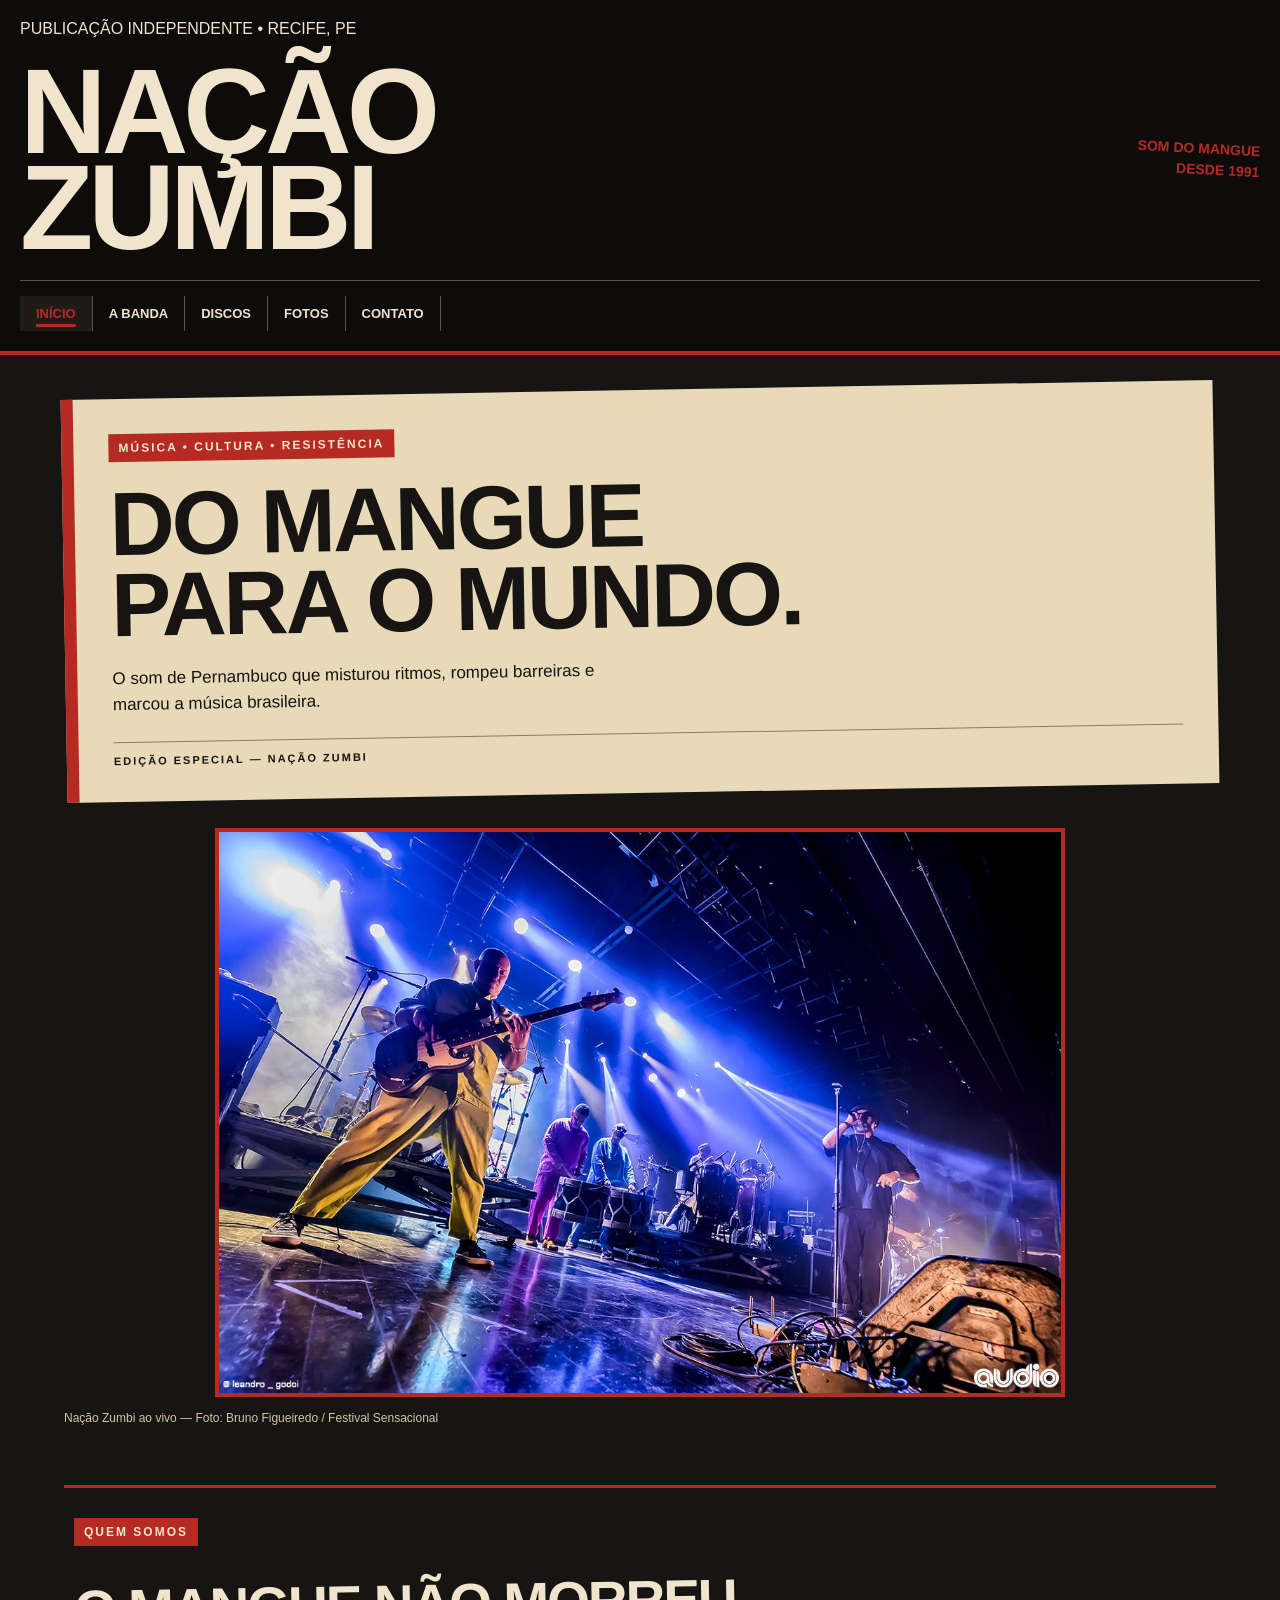
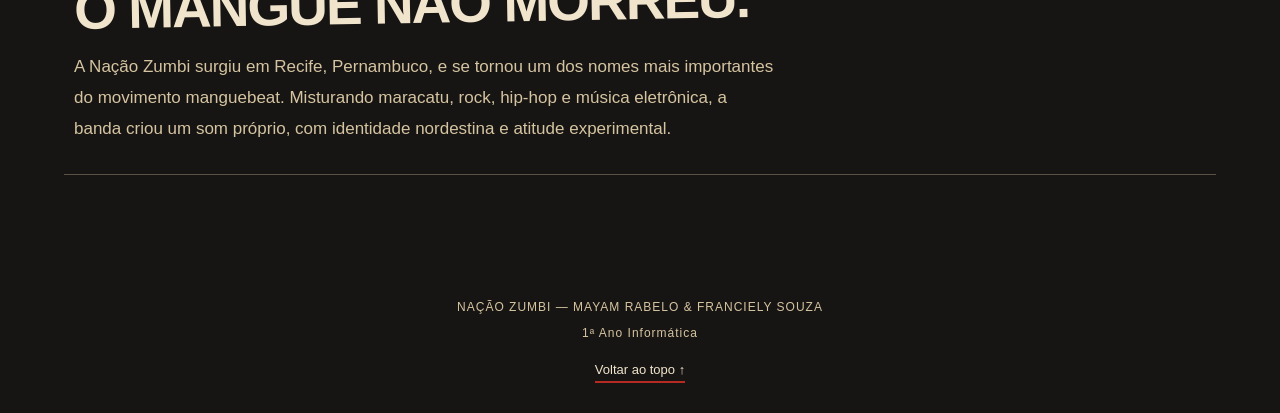
==== nacao-zumbi/trabalho-elinady/index.html @ e63a81cb "Add files via upload" ====
<!DOCTYPE html>
<html lang="pt-BR">
<head>
    <meta charset="UTF-8">
    <meta name="viewport" content="width=device-width, initial-scale=1.0">
    <title>Nação Zumbi | início</title>
    <link rel="stylesheet" href="css/styles.css">
</head>
<body>
<header class="topo">
    <p class="aviso">PUBLICAÇÃO INDEPENDENTE • RECIFE, PE</p>

    <div class="logo">
        <h1>NAÇÃO<br>ZUMBI</h1>
        <p class="selo">SOM DO MANGUE<br>DESDE 1991</p>
    </div>

    <nav class="menu">
        <a href="index.html" class="ativo">INÍCIO</a>
        <a href="index.html#historia">A BANDA</a>
        <a href="discografia.html">DISCOS</a>
        <a href="galeria.html">FOTOS</a>
        <a href="contato.html">CONTATO</a>
    </nav>
</header>

<main class="conteudo">

    <section class="manchete">
        <p class="etiqueta">MÚSICA • CULTURA • RESISTÊNCIA</p>

        <h2>DO MANGUE<br>PARA O MUNDO.</h2>

        <p class="resumo">
            O som de Pernambuco que misturou ritmos,
            rompeu barreiras e marcou a música brasileira.
        </p>

        <p class="credito">EDIÇÃO ESPECIAL — NAÇÃO ZUMBI</p>
    </section>

<figure class="foto-capa">
    <img
        src="img/banda-tocando-show.jpg"
        alt="Nação Zumbi tocando ao vivo em um show"
    >
    <figcaption>
        Nação Zumbi ao vivo — Foto: Bruno Figueiredo / Festival Sensacional
    </figcaption>
</figure>
<section class="historia" id="historia">
    <p class="etiqueta">QUEM SOMOS</p>
<br>
    <h2>O MANGUE NÃO MORREU.</h2>

    <p>
        A Nação Zumbi surgiu em Recife, Pernambuco, e se tornou
        um dos nomes mais importantes do movimento manguebeat.
        Misturando maracatu, rock, hip-hop e música eletrônica,
        a banda criou um som próprio, com identidade nordestina
        e atitude experimental.
    </p>
</section>
</main>
<footer class="rodape" id="topo">
    <p>NAÇÃO ZUMBI — MAYAM RABELO & FRANCIELY SOUZA</p>
    <p>1ª Ano Informática</p>
    <a href="#topo">Voltar ao topo ↑</a>
</footer>
</body>
</html>
---- nacao-zumbi/trabalho-elinady/css/styles.css ----
/* Configurações gerais */
* {
    margin: 0;
    padding: 0;
    box-sizing: border-box;
}

body {
    background-color: #171513;
    color: #F0E4CC;
    font-family: Arial, sans-serif;
}

/* Cabeçalho */
.topo {
    padding: 20px;
    border-bottom: 4px solid #B52B24;
    background-color: #0D0C0B;
}

/* Título da banda */
.logo {
    display: flex;
    align-items: center;
    justify-content: space-between;
    gap: 20px;
    padding: 25px 0;
}

.logo h1 {
    color: #F0E4CC;
    font-size: clamp(55px, 10vw, 120px);
    font-weight: 900;
    line-height: 0.8;
    letter-spacing: -5px;
    text-transform: uppercase;
}

.selo {
    color: #B52B24;
    font-size: 14px;
    font-weight: bold;
    line-height: 1.5;
    text-align: right;
    transform: rotate(3deg);
}

/* Menu de navegação */
.menu {
    display: flex;
    flex-wrap: wrap;
    gap: 0;
    border-top: 1px solid #5A5147;
    padding-top: 15px;
}

.menu a {
    color: #F0E4CC;
    text-decoration: none;
    font-size: 13px;
    font-weight: bold;
    padding: 10px 16px;
    border-right: 1px solid #5A5147;
}

.menu a:hover,
.menu a.ativo {
    color: #B52B24;
    background-color: #211B18;
    text-decoration: underline;
    text-decoration-thickness: 3px;
    text-underline-offset: 6px;
}

/* Matéria de capa */
.conteudo {
    padding: 35px 5%;
}

.manchete {
    position: relative;
    background-color: #E8D9B8;
    color: #171513;
    padding: 35px;
    border-left: 12px solid #B52B24;
    transform: rotate(-1deg);
}

.etiqueta {
    display: inline-block;
    background-color: #B52B24;
    color: #F0E4CC;
    padding: 7px 10px;
    font-size: 12px;
    font-weight: bold;
    letter-spacing: 2px;
    margin-bottom: 22px;
}

.manchete h2 {
    font-size: clamp(40px, 8vw, 90px);
    line-height: 0.9;
    letter-spacing: -3px;
    font-weight: 900;
    margin-bottom: 20px;
}

.resumo {
    max-width: 500px;
    font-size: 17px;
    line-height: 1.5;
    margin-bottom: 25px;
}

.credito {
    font-size: 11px;
    font-weight: bold;
    letter-spacing: 2px;
    border-top: 1px solid #8B7B63;
    padding-top: 12px;
}
/* Foto da banda */
.foto-capa {
    margin-top: 35px;
    text-align: center;
}

.foto-capa img {
    width: 100%;
    max-width: 850px;
    height: auto;
    border: 4px solid #B52B24;
}

.foto-capa figcaption {
    margin-top: 10px;
    color: #D5C4A1;
    font-size: 12px;
    text-align: left;
}
/* História da banda */
.historia {
    margin-top: 60px;
    padding: 30px 10px;
    border-top: 3px solid #B52B24;
    border-bottom: 1px solid #5A5147;
}

.historia h2 {
    color: #F0E4CC;
    font-size: clamp(30px, 5vw, 55px);
    font-weight: 900;
    letter-spacing: -2px;
    margin-bottom: 20px;
    transform: rotate(-1deg);
}

.historia > p:not(.etiqueta) {
    max-width: 700px;
    color: #D5C4A1;
    font-size: 17px;
    line-height: 1.8;
}

/* Rodapé */
.rodape {
    margin-top: 60px;
    padding: 30px 20px;
    text-align: center;
}

.rodape p {
    color: #D5C4A1;
    font-size: 12px;
    letter-spacing: 1px;
    margin-bottom: 12px;
}

.rodape a {
    display: inline-block;
    margin-top: 10px;
    color: #F0E4CC;
    font-size: 13px;
    text-decoration: none;
    border-bottom: 2px solid #B52B24;
    padding-bottom: 4px;
}

.rodape a:hover {
    color: #B52B24;
}

/* Tabela da discografia */
.tabela-discos {
    margin-top: 30px;
    overflow-x: auto;
}

.tabela-discos table {
    width: 100%;
    border-collapse: collapse;
    color: #F0E4CC;
    text-align: left;
}

.tabela-discos th {
    background-color: #B52B24;
    color: #F0E4CC;
    padding: 15px;
    font-size: 13px;
    letter-spacing: 2px;
}

.tabela-discos td {
    padding: 15px;
    border-bottom: 1px solid #5A5147;
    font-size: 15px;
}

.tabela-discos tbody tr:nth-child(odd) {
    background-color: #211B18;
}

.tabela-discos tbody tr:hover {
    background-color: #38211D;
}

/* Discografia — estilo fanzine */
.discos-destaque {
    margin-top: 55px;
    border-top: 3px solid #B52B24;
}

.disco {
    padding: 25px 10px;
    border-bottom: 1px dashed #8B7B63;
}

.disco:nth-child(2) {
    margin-left: 8%;
    transform: rotate(-1deg);
}

.disco:nth-child(3) {
    margin-left: 3%;
    transform: rotate(1deg);
}

.numero {
    color: #B52B24;
    font-size: 12px;
    font-weight: bold;
    letter-spacing: 3px;
    margin-bottom: 8px;
}

.disco h3 {
    display: inline-block;
    color: #F0E4CC;
    font-size: clamp(30px, 5vw, 55px);
    font-weight: 900;
    letter-spacing: -2px;
    text-transform: uppercase;
    margin-bottom: 10px;
}

.disco p:not(.numero) {
    max-width: 650px;
    color: #D5C4A1;
    font-size: 15px;
    line-height: 1.7;
}
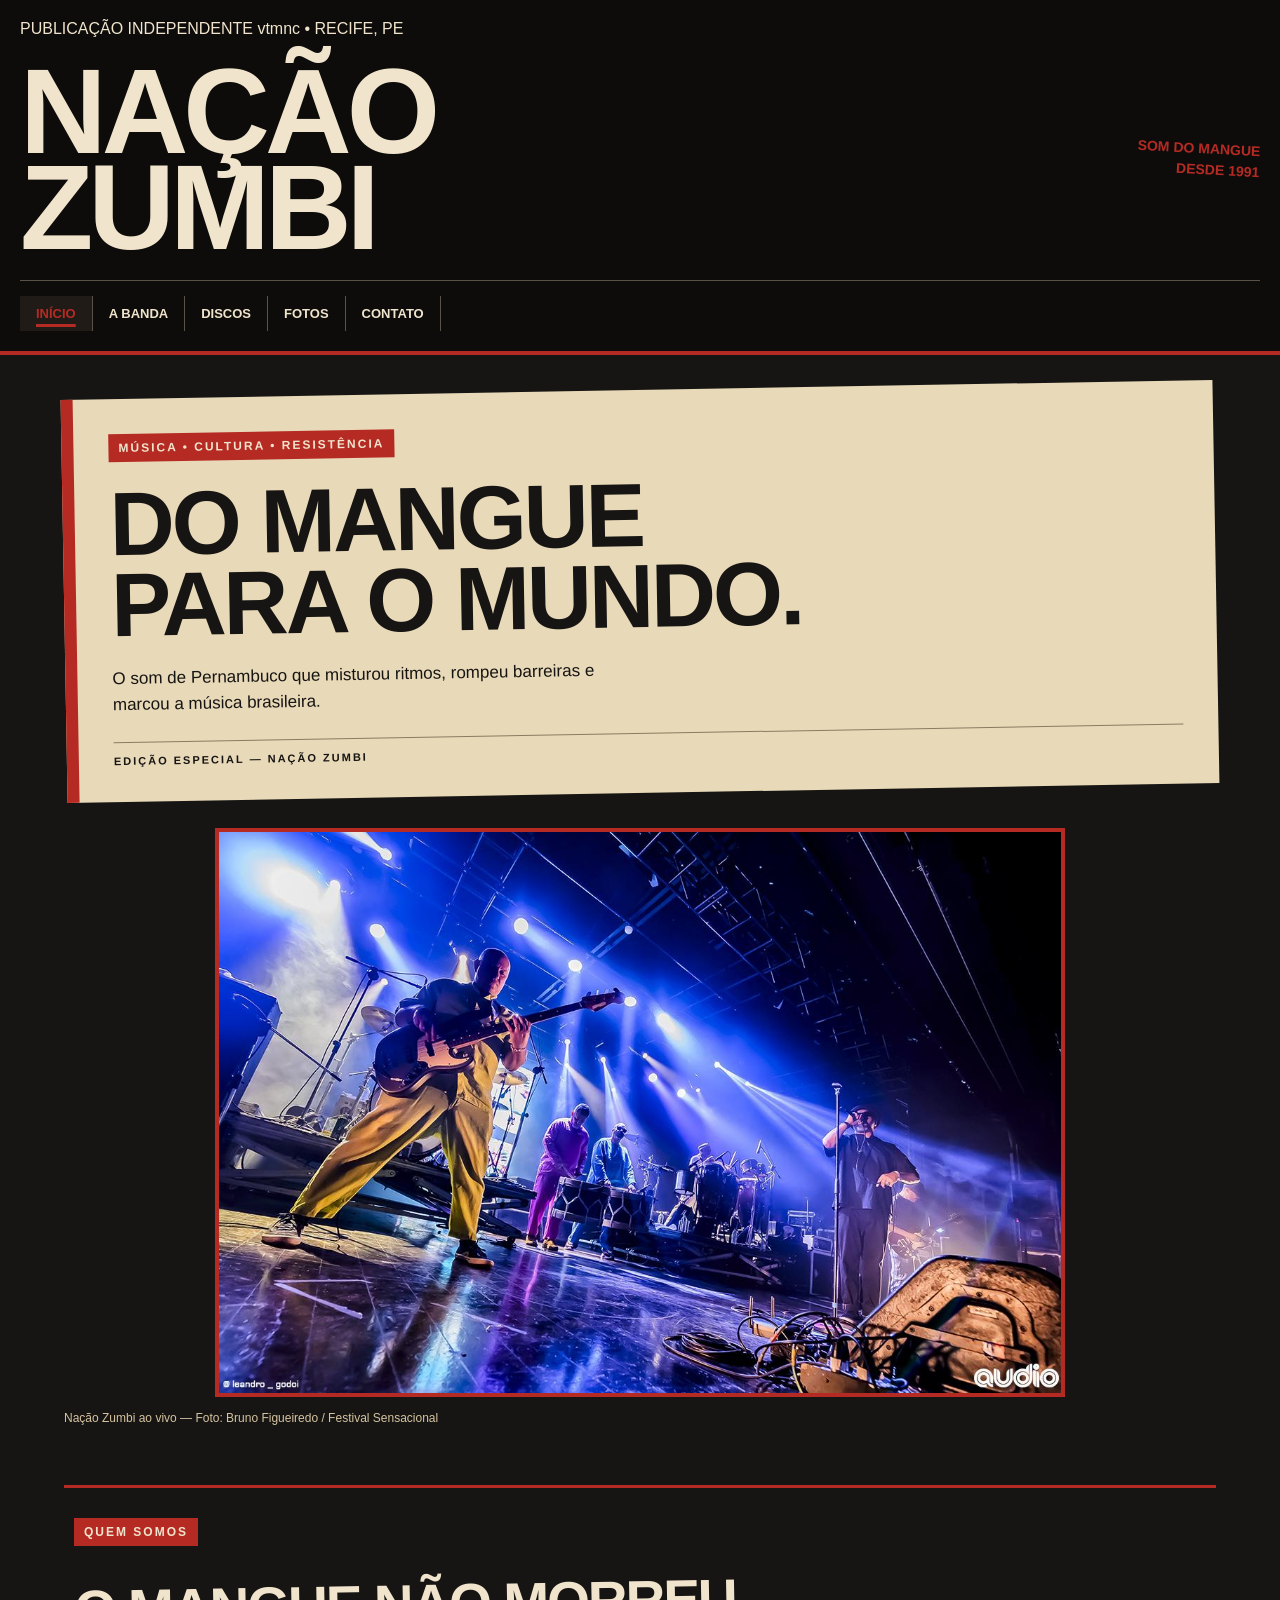
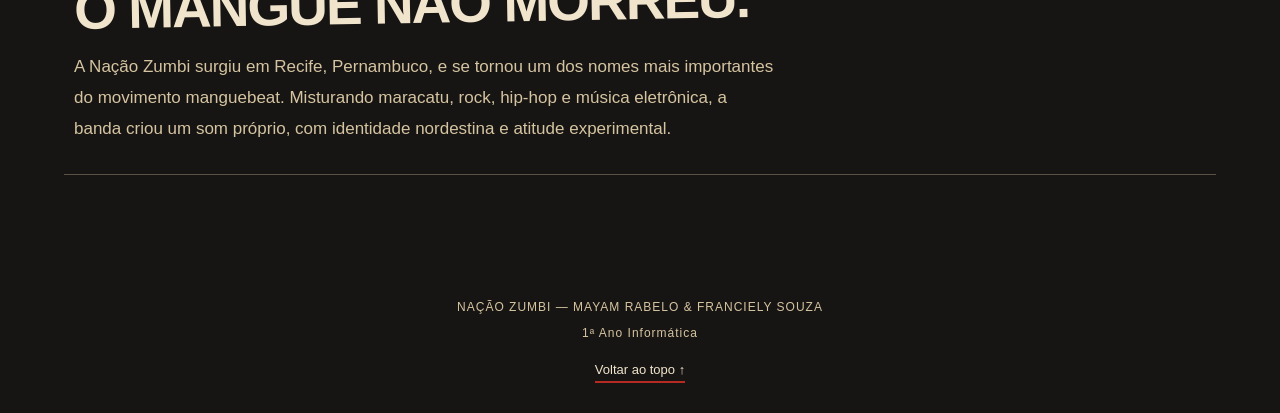
==== commit 10b90909: "Atualize o site" ====
--- a/nacao-zumbi/trabalho-elinady/index.html
+++ b/nacao-zumbi/trabalho-elinady/index.html
@@ -9,7 +9,7 @@
 </head>
 <body>
 <header class="topo">
-    <p class="aviso">PUBLICAÇÃO INDEPENDENTE • RECIFE, PE</p>
+    <p class="aviso">PUBLICAÇÃO INDEPENDENTE vtmnc • RECIFE, PE</p>
 
     <div class="logo">
         <h1>NAÇÃO<br>ZUMBI</h1>
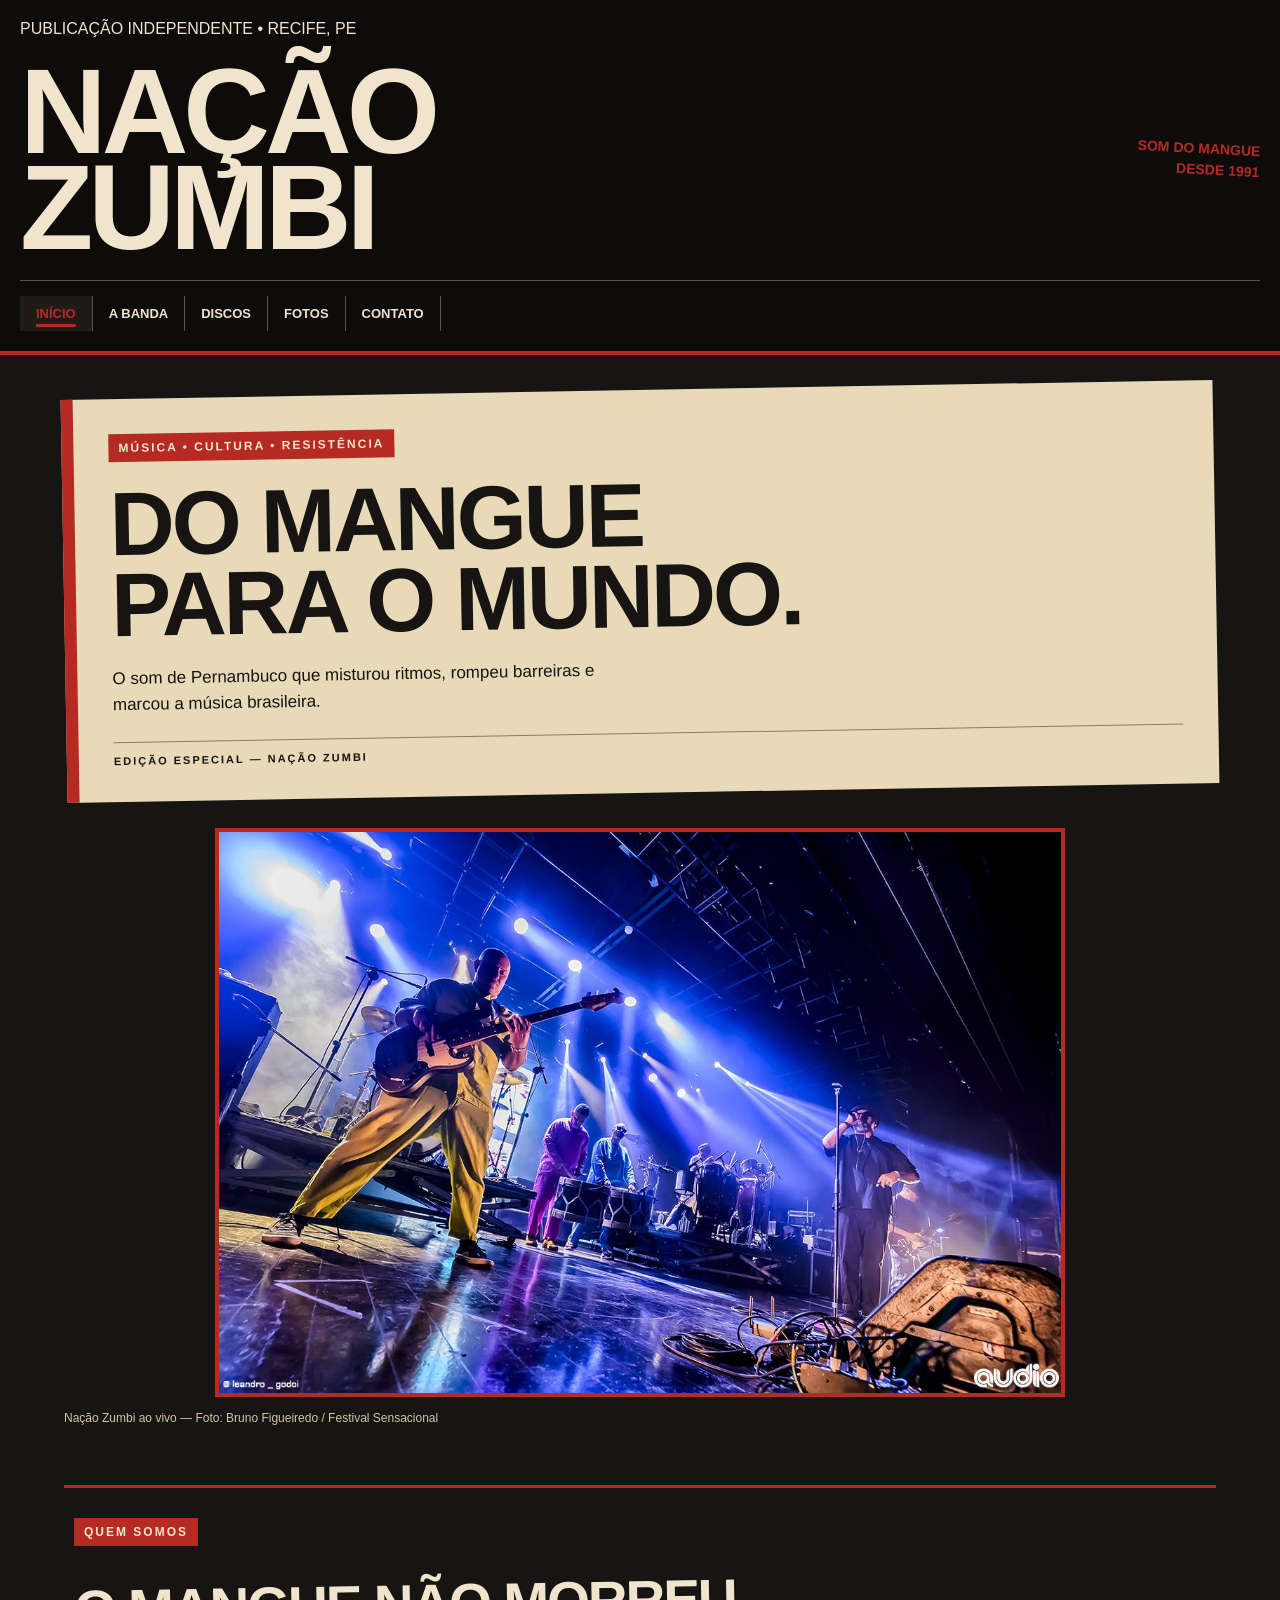
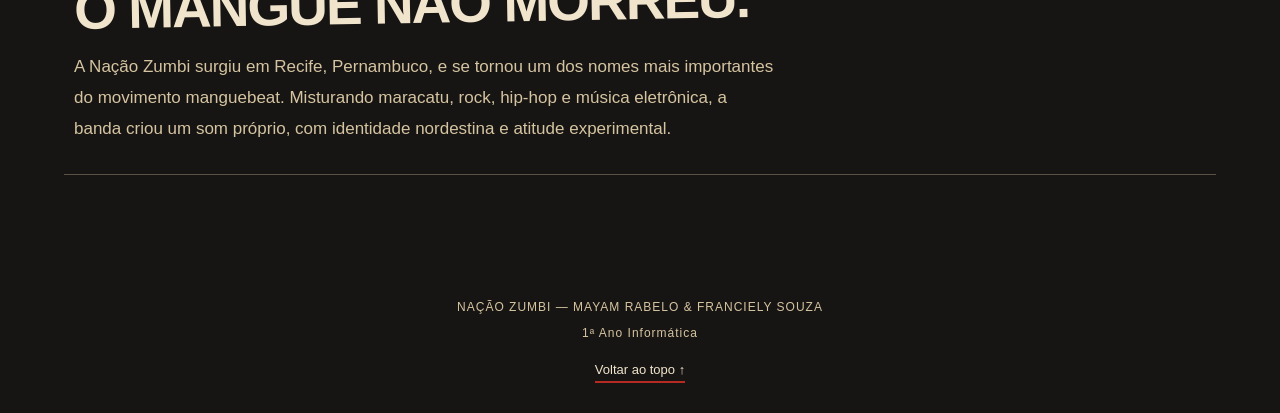
==== commit cda99a36: "Fix HTML formatting and update publication notice" ====
--- a/nacao-zumbi/trabalho-elinady/index.html
+++ b/nacao-zumbi/trabalho-elinady/index.html
@@ -9,7 +9,7 @@
 </head>
 <body>
 <header class="topo">
-    <p class="aviso">PUBLICAÇÃO INDEPENDENTE vtmnc • RECIFE, PE</p>
+    <p class="aviso">PUBLICAÇÃO INDEPENDENTE • RECIFE, PE</p>
 
     <div class="logo">
         <h1>NAÇÃO<br>ZUMBI</h1>
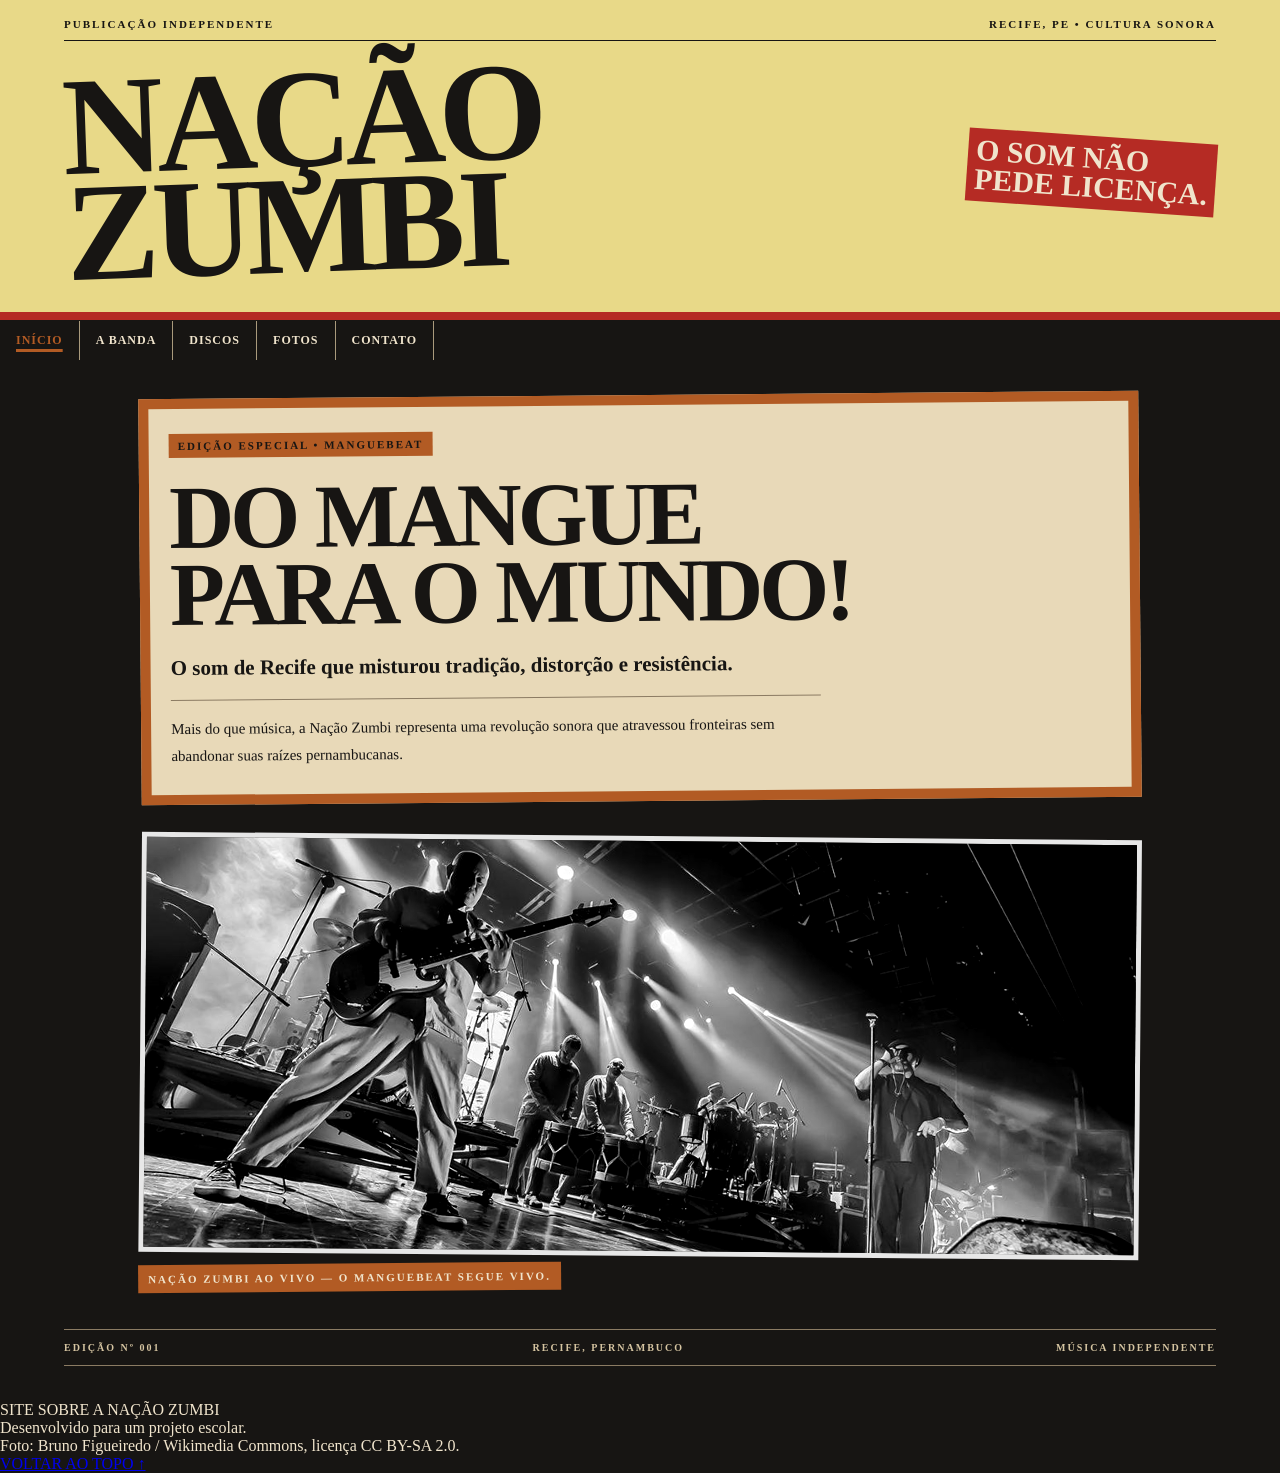
==== commit 97f2df43: "Atualize o site" ====
--- a/nacao-zumbi/trabalho-elinady/index.html
+++ b/nacao-zumbi/trabalho-elinady/index.html
@@ -4,69 +4,91 @@
 <head>
     <meta charset="UTF-8">
     <meta name="viewport" content="width=device-width, initial-scale=1.0">
-    <title>Nação Zumbi | início</title>
+    <title>Nação Zumbi — Jornal Underground</title>
     <link rel="stylesheet" href="css/styles.css">
 </head>
-<body>
-<header class="topo">
-    <p class="aviso">PUBLICAÇÃO INDEPENDENTE • RECIFE, PE</p>
+<body id="topo">
+    <header class="cabecalho">
+        <p class="linha-editorial">
+            PUBLICAÇÃO INDEPENDENTE
+            <span>RECIFE, PE • CULTURA SONORA</span>
+        </p>
+        <div class="identidade">
+            <h1>NAÇÃO<br>ZUMBI</h1>
+            <p class="chamada">
+                O SOM NÃO<br>PEDE LICENÇA.
+            </p>
+        </div>
+    </header>
+    <nav class="menu">
+        <ul>
+            <li>
+                <a href="index.html" class="ativo">INÍCIO</a>
+            </li>
+            <li>
+                <a href="index.html#historia">A BANDA</a>
+            </li>
+            <li>
+                <a href="discografia.html">DISCOS</a>
+            </li>
+            <li>
+                <a href="galeria.html">FOTOS</a>
+            </li>
+            <li>
+                <a href="contato.html">CONTATO</a>
+            </li>
+        </ul>
+    </nav>
+    <main class="jornal">
+        <section class="manchete" id="historia">
 
-    <div class="logo">
-        <h1>NAÇÃO<br>ZUMBI</h1>
-        <p class="selo">SOM DO MANGUE<br>DESDE 1991</p>
-    </div>
+            <p class="etiqueta">
+                EDIÇÃO ESPECIAL • MANGUEBEAT
+            </p>
+            <h2>
+                DO MANGUE<br>
+                PARA O MUNDO!
+            </h2>
+            <p class="subtitulo">
+                O som de Recife que misturou tradição,
+                distorção e resistência.
+            </p>
+            <p class="texto-manchete">
+                Mais do que música, a Nação Zumbi representa
+                uma revolução sonora que atravessou fronteiras
+                sem abandonar suas raízes pernambucanas.
+            </p>
+        </section>
+        <figure class="foto-manchete">
+            <img
+                src="img/banda-tocando-show.jpg"
+                alt="Nação Zumbi se apresentando ao vivo">
 
-    <nav class="menu">
-        <a href="index.html" class="ativo">INÍCIO</a>
-        <a href="index.html#historia">A BANDA</a>
-        <a href="discografia.html">DISCOS</a>
-        <a href="galeria.html">FOTOS</a>
-        <a href="contato.html">CONTATO</a>
-    </nav>
-</header>
+            <figcaption>
+                NAÇÃO ZUMBI AO VIVO — O MANGUEBEAT SEGUE VIVO.
+            </figcaption>
 
-<main class="conteudo">
-
-    <section class="manchete">
-        <p class="etiqueta">MÚSICA • CULTURA • RESISTÊNCIA</p>
-
-        <h2>DO MANGUE<br>PARA O MUNDO.</h2>
-
-        <p class="resumo">
-            O som de Pernambuco que misturou ritmos,
-            rompeu barreiras e marcou a música brasileira.
+        </figure>
+        <div class="expediente">
+            <span>EDIÇÃO Nº 001</span>
+            <span>RECIFE, PERNAMBUCO</span>
+            <span>MÚSICA INDEPENDENTE</span>
+        </div>
+    </main>
+    <footer class="rodape">
+        <p>
+            SITE SOBRE A NAÇÃO ZUMBI
+        </p>
+        <p>
+            Desenvolvido para um projeto escolar.
+        </p>
+        <p>
+            Foto: Bruno Figueiredo / Wikimedia Commons,
+            licença CC BY-SA 2.0.
         </p>
 
-        <p class="credito">EDIÇÃO ESPECIAL — NAÇÃO ZUMBI</p>
-    </section>
+        <a href="#topo">VOLTAR AO TOPO ↑</a>
 
-<figure class="foto-capa">
-    <img
-        src="img/banda-tocando-show.jpg"
-        alt="Nação Zumbi tocando ao vivo em um show"
-    >
-    <figcaption>
-        Nação Zumbi ao vivo — Foto: Bruno Figueiredo / Festival Sensacional
-    </figcaption>
-</figure>
-<section class="historia" id="historia">
-    <p class="etiqueta">QUEM SOMOS</p>
-<br>
-    <h2>O MANGUE NÃO MORREU.</h2>
-
-    <p>
-        A Nação Zumbi surgiu em Recife, Pernambuco, e se tornou
-        um dos nomes mais importantes do movimento manguebeat.
-        Misturando maracatu, rock, hip-hop e música eletrônica,
-        a banda criou um som próprio, com identidade nordestina
-        e atitude experimental.
-    </p>
-</section>
-</main>
-<footer class="rodape" id="topo">
-    <p>NAÇÃO ZUMBI — MAYAM RABELO & FRANCIELY SOUZA</p>
-    <p>1ª Ano Informática</p>
-    <a href="#topo">Voltar ao topo ↑</a>
-</footer>
+    </footer>
 </body>
 </html>
--- a/nacao-zumbi/trabalho-elinady/css/styles.css
+++ b/nacao-zumbi/trabalho-elinady/css/styles.css
@@ -1,274 +1,162 @@
-
-/* Configurações gerais */
-* {
-    margin: 0;
-    padding: 0;
-    box-sizing: border-box;
-}
-
-body {
-    background-color: #171513;
-    color: #F0E4CC;
-    font-family: Arial, sans-serif;
-}
-
-/* Cabeçalho */
-.topo {
-    padding: 20px;
-    border-bottom: 4px solid #B52B24;
-    background-color: #0D0C0B;
-}
-
-/* Título da banda */
-.logo {
-    display: flex;
-    align-items: center;
-    justify-content: space-between;
-    gap: 20px;
-    padding: 25px 0;
-}
-
-.logo h1 {
-    color: #F0E4CC;
-    font-size: clamp(55px, 10vw, 120px);
-    font-weight: 900;
-    line-height: 0.8;
-    letter-spacing: -5px;
-    text-transform: uppercase;
-}
-
-.selo {
-    color: #B52B24;
-    font-size: 14px;
-    font-weight: bold;
-    line-height: 1.5;
-    text-align: right;
-    transform: rotate(3deg);
-}
-
-/* Menu de navegação */
-.menu {
-    display: flex;
-    flex-wrap: wrap;
-    gap: 0;
-    border-top: 1px solid #5A5147;
-    padding-top: 15px;
-}
-
-.menu a {
-    color: #F0E4CC;
-    text-decoration: none;
-    font-size: 13px;
-    font-weight: bold;
-    padding: 10px 16px;
-    border-right: 1px solid #5A5147;
-}
-
-.menu a:hover,
-.menu a.ativo {
-    color: #B52B24;
-    background-color: #211B18;
-    text-decoration: underline;
-    text-decoration-thickness: 3px;
-    text-underline-offset: 6px;
-}
-
-/* Matéria de capa */
-.conteudo {
-    padding: 35px 5%;
-}
-
-.manchete {
-    position: relative;
-    background-color: #E8D9B8;
-    color: #171513;
-    padding: 35px;
-    border-left: 12px solid #B52B24;
-    transform: rotate(-1deg);
-}
-
-.etiqueta {
-    display: inline-block;
-    background-color: #B52B24;
-    color: #F0E4CC;
-    padding: 7px 10px;
-    font-size: 12px;
-    font-weight: bold;
-    letter-spacing: 2px;
-    margin-bottom: 22px;
-}
-
-.manchete h2 {
-    font-size: clamp(40px, 8vw, 90px);
-    line-height: 0.9;
-    letter-spacing: -3px;
-    font-weight: 900;
-    margin-bottom: 20px;
-}
-
-.resumo {
-    max-width: 500px;
-    font-size: 17px;
-    line-height: 1.5;
-    margin-bottom: 25px;
-}
-
-.credito {
-    font-size: 11px;
-    font-weight: bold;
-    letter-spacing: 2px;
-    border-top: 1px solid #8B7B63;
-    padding-top: 12px;
-}
-/* Foto da banda */
-.foto-capa {
-    margin-top: 35px;
-    text-align: center;
-}
-
-.foto-capa img {
-    width: 100%;
-    max-width: 850px;
-    height: auto;
-    border: 4px solid #B52B24;
-}
-
-.foto-capa figcaption {
-    margin-top: 10px;
-    color: #D5C4A1;
-    font-size: 12px;
-    text-align: left;
-}
-/* História da banda */
-.historia {
-    margin-top: 60px;
-    padding: 30px 10px;
-    border-top: 3px solid #B52B24;
-    border-bottom: 1px solid #5A5147;
-}
-
-.historia h2 {
-    color: #F0E4CC;
-    font-size: clamp(30px, 5vw, 55px);
-    font-weight: 900;
-    letter-spacing: -2px;
-    margin-bottom: 20px;
-    transform: rotate(-1deg);
-}
-
-.historia > p:not(.etiqueta) {
-    max-width: 700px;
-    color: #D5C4A1;
-    font-size: 17px;
-    line-height: 1.8;
-}
-
-/* Rodapé */
-.rodape {
-    margin-top: 60px;
-    padding: 30px 20px;
-    text-align: center;
-}
-
-.rodape p {
-    color: #D5C4A1;
-    font-size: 12px;
-    letter-spacing: 1px;
-    margin-bottom: 12px;
-}
-
-.rodape a {
-    display: inline-block;
-    margin-top: 10px;
-    color: #F0E4CC;
-    font-size: 13px;
-    text-decoration: none;
-    border-bottom: 2px solid #B52B24;
-    padding-bottom: 4px;
-}
-
-.rodape a:hover {
-    color: #B52B24;
-}
-
-/* Tabela da discografia */
-.tabela-discos {
-    margin-top: 30px;
-    overflow-x: auto;
-}
-
-.tabela-discos table {
-    width: 100%;
-    border-collapse: collapse;
-    color: #F0E4CC;
-    text-align: left;
-}
-
-.tabela-discos th {
-    background-color: #B52B24;
-    color: #F0E4CC;
-    padding: 15px;
-    font-size: 13px;
-    letter-spacing: 2px;
-}
-
-.tabela-discos td {
-    padding: 15px;
-    border-bottom: 1px solid #5A5147;
-    font-size: 15px;
-}
-
-.tabela-discos tbody tr:nth-child(odd) {
-    background-color: #211B18;
-}
-
-.tabela-discos tbody tr:hover {
-    background-color: #38211D;
-}
-
-/* Discografia — estilo fanzine */
-.discos-destaque {
-    margin-top: 55px;
-    border-top: 3px solid #B52B24;
-}
-
-.disco {
-    padding: 25px 10px;
-    border-bottom: 1px dashed #8B7B63;
-}
-
-.disco:nth-child(2) {
-    margin-left: 8%;
-    transform: rotate(-1deg);
-}
-
-.disco:nth-child(3) {
-    margin-left: 3%;
-    transform: rotate(1deg);
-}
-
-.numero {
-    color: #B52B24;
-    font-size: 12px;
-    font-weight: bold;
-    letter-spacing: 3px;
-    margin-bottom: 8px;
-}
-
-.disco h3 {
-    display: inline-block;
-    color: #F0E4CC;
-    font-size: clamp(30px, 5vw, 55px);
-    font-weight: 900;
-    letter-spacing: -2px;
-    text-transform: uppercase;
-    margin-bottom: 10px;
-}
-
-.disco p:not(.numero) {
-    max-width: 650px;
-    color: #D5C4A1;
-    font-size: 15px;
-    line-height: 1.7;
-}
-
+* {
+    margin: 0;
+    padding: 0;
+    box-sizing: border-box;
+}
+body {
+    background-color: #171513;
+    color: #F0E4CC;
+}
+.cabecalho{
+    padding:18px 5%;
+    background-color: #e8d988;
+    color: #171513;
+    border-bottom: 8px solid  #b52b24;
+}
+
+.linha-editorial {
+    display: flex;
+    justify-content: space-between;
+    align-items: center;
+    width: 100%;
+    gap: 12px;
+    padding-bottom: 10px;
+    border-bottom: 1px solid #171513;
+    font-size: 11px;
+    font-weight: bold;
+    letter-spacing: 2px;
+}
+
+.linha-editorial span {
+    margin-left: auto;
+    text-align: right;
+}
+
+.identidade{
+    display: flex;
+    align-items: center;
+    justify-content: space-between;
+    gap: 20px;
+    padding: 25px 0 15px;
+}
+.identidade h1{
+    font-size: clamp(60px, 12vw, 140px);
+    font-weight: 900;
+    line-height: 0.76;
+    letter-spacing: -7px;
+    transform: rotate(-2deg);
+}
+.chamada{
+    padding: 8px;
+    background-color: #b52b24;
+    color: #F0E4CC;
+    font-size: clamp(16px,  3vw, 30px);
+    font-weight: 900;
+    line-height: 0.95;
+    transform: rotate(4deg);
+}
+.menu  ul {
+    display: flex;
+    flex-wrap: wrap;
+    list-style: none;
+    border-top: 1px solid #171513;
+}
+.menu li a {
+    display: block;
+    padding: 12px 16px;
+    color: #f0e4cc;
+    font-size: 12px;
+    font-weight: bold;
+    letter-spacing: 1px;
+    text-decoration: none;
+    border-right: 1px solid #a99a7c;
+}
+.menu li a:hover,
+.menu li a.ativo {
+    color: #b25b24;
+    text-decoration: underline;
+    text-decoration-thickness:3px;
+    text-underline-offset: 5px;
+}
+.jornal {
+    padding: 35px 5%;
+    background-color: #171513;
+}
+.manchete {
+    max-width: 1000px;
+    margin: 0 auto;
+    padding: 25px 20px;
+    background-color: #e8d9b8;
+    color: #171513;
+    border: 10px solid  #b25b24;
+    transform: rotate(-0.5deg);
+}
+.etiqueta {
+    display: inline-block;
+    padding: 6px 9px;
+    margin-bottom: 22px;
+    background-color: #b25b24;
+    font-size: 11px;
+    font-weight: bold;
+    letter-spacing: 2px;
+}
+.manchete h2 {
+    font-size: clamp(42px, 8vw, 90px);
+    font-weight:900;
+    line-height: 0.85;
+    letter-spacing: -4px;
+    margin-bottom: 22px;
+}
+.subtitulo{
+    max-width: 650px;
+    font-size: 21px;
+    font-weight: bold;
+    line-height: 1.3;
+    margin-bottom: 18px;
+}
+.texto-manchete{
+    max-width: 650px;
+    font-size: 15px;
+    line-height: 1.8;
+    border-top: 1px solid #8b7b63;
+    padding-top: 15px;
+    font-family:'Comic sans MS';
+}
+.expediente{
+    display: flex;
+    flex-wrap: wrap;
+    justify-content: space-between;
+    gap: 10px;
+    margin-top: 25px;
+    padding: 12px 0;
+    border-top: 1px solid #8b7b63;
+    border-bottom: 1px solid #8b7b63;
+    color: #d5c4a1;
+    font-size:10px;
+    font-weight: bold;
+    letter-spacing: 2px;
+}
+.foto-manchete {
+    max-width: 1000px;
+    margin: 35px auto;
+    transform: rotate(0.5deg);
+}
+.foto-manchete img {
+    display: block;
+    width: 100%;
+    height: 420px;
+    object-fit: cover;
+    filter: grayscale(100%) contrast(115%);
+    border: 5px solid #e8d9b8;
+}
+.foto-manchete figcaption{
+    display: inline-block;
+    margin-top: 10px;
+    padding: 8px 10px;
+    background-color:#b25b24;
+    color: #f0e4cc;
+    font-size: 11px;
+    font-weight: bold;
+    letter-spacing: 2px;
+    transform: rotate(-1deg);
+}
